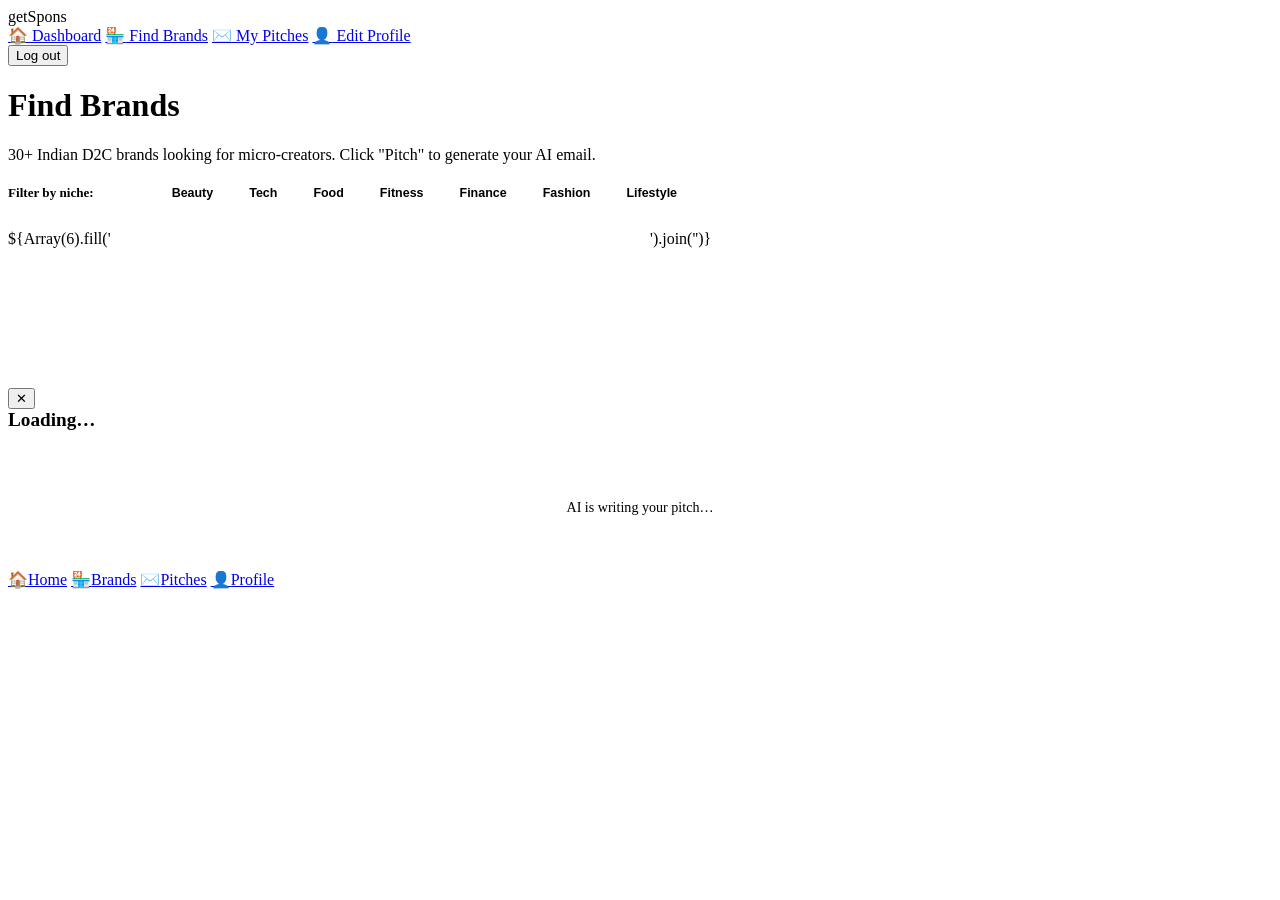
==== frontend/brands.html @ 26cdcbcd "Organized frontend structure :P1" ====
<!DOCTYPE html>
<html lang="en">
<head>
  <meta charset="UTF-8" />
  <meta name="viewport" content="width=device-width, initial-scale=1.0" />
  <title>Find Brands — getSpons</title>
  <link rel="stylesheet" href="css/shared.css" />
  <style>
    body { background: var(--gray-50); }

    /* ── Filters bar ── */
    .filters-bar {
      display: flex;
      align-items: center;
      gap: 12px;
      flex-wrap: wrap;
      margin-bottom: 24px;
    }
    .filter-label { font-size: 0.82rem; font-weight: 600; color: var(--gray-500); }

    .niche-pills { display: flex; gap: 8px; flex-wrap: wrap; }
    .niche-pill {
      padding: 6px 14px;
      border-radius: 999px;
      font-size: 0.78rem;
      font-weight: 600;
      background: var(--white);
      border: 1.5px solid var(--gray-200);
      color: var(--gray-700);
      cursor: pointer;
      transition: all 0.15s;
    }
    .niche-pill:hover  { border-color: var(--purple); color: var(--purple); }
    .niche-pill.active { background: var(--purple); border-color: var(--purple); color: #fff; }

    /* ── Brand cards grid ── */
    .brands-grid {
      display: grid;
      grid-template-columns: repeat(auto-fill, minmax(280px, 1fr));
      gap: 20px;
    }

    .brand-card {
      background: var(--white);
      border: 1.5px solid var(--gray-200);
      border-radius: var(--radius);
      padding: 22px;
      display: flex;
      flex-direction: column;
      gap: 12px;
      transition: box-shadow 0.2s, transform 0.2s, border-color 0.2s;
    }
    .brand-card:hover { box-shadow: var(--shadow-md); transform: translateY(-2px); border-color: var(--purple); }

    .brand-header { display: flex; align-items: flex-start; justify-content: space-between; gap: 10px; }
    .brand-name   { font-size: 1rem; font-weight: 700; }
    .brand-meta   { display: flex; gap: 6px; flex-wrap: wrap; margin-top: 4px; }

    .brand-detail { font-size: 0.82rem; color: var(--gray-500); }
    .brand-detail span { color: var(--gray-700); font-weight: 500; }

    .brand-website {
      font-size: 0.78rem;
      color: var(--purple);
      font-weight: 500;
    }
    .brand-website:hover { text-decoration: underline; }

    /* ── Pitch Modal ── */
    .pitch-modal-header { margin-bottom: 16px; }
    .pitch-brand-name   { font-size: 1.2rem; font-weight: 800; margin-bottom: 4px; }
    .pitch-brand-sub    { font-size: 0.82rem; color: var(--gray-500); }

    .pitch-subject-box {
      background: var(--purple-light);
      border-radius: var(--radius-sm);
      padding: 12px 16px;
      margin-bottom: 12px;
    }
    .pitch-subject-label { font-size: 0.7rem; font-weight: 700; color: var(--purple); text-transform: uppercase; letter-spacing: 0.05em; margin-bottom: 4px; }
    .pitch-subject-text  { font-size: 0.88rem; font-weight: 600; color: var(--purple-dark); }

    .pitch-body-box {
      background: var(--gray-50);
      border: 1px solid var(--gray-200);
      border-radius: var(--radius-sm);
      padding: 16px;
      font-size: 0.85rem;
      color: var(--gray-700);
      line-height: 1.7;
      white-space: pre-wrap;
      max-height: 280px;
      overflow-y: auto;
      margin-bottom: 16px;
    }

    .pitch-actions { display: flex; gap: 10px; }

    /* ── Status select (in modal) ── */
    .status-select { font-size: 0.82rem; border: 1.5px solid var(--gray-200); border-radius: var(--radius-sm); padding: 6px 10px; }
  </style>
</head>
<body class="has-mobile-nav">

  <div class="page-wrapper">

    <!-- Sidebar -->
    <aside class="sidebar">
      <div class="sidebar-logo">get<span>Spons</span></div>
      <nav class="sidebar-nav">
        <a href="dashboard.html" class="sidebar-link"><span class="icon">🏠</span> Dashboard</a>
        <a href="brands.html"    class="sidebar-link active"><span class="icon">🏪</span> Find Brands</a>
        <a href="pitches.html"   class="sidebar-link"><span class="icon">✉️</span> My Pitches</a>
        <a href="profile.html"   class="sidebar-link"><span class="icon">👤</span> Edit Profile</a>
      </nav>
      <div class="sidebar-bottom">
        <button class="btn btn-ghost btn-full btn-sm" id="logoutBtn">Log out</button>
      </div>
    </aside>

    <!-- Main -->
    <main class="main-content">
      <h1 class="page-title">Find Brands</h1>
      <p class="page-subtitle">30+ Indian D2C brands looking for micro-creators. Click "Pitch" to generate your AI email.</p>

      <!-- Filters -->
      <div class="filters-bar">
        <span class="filter-label">Filter by niche:</span>
        <div class="niche-pills" id="nichePills">
          <button class="niche-pill active" data-niche="">All</button>
          <button class="niche-pill" data-niche="Beauty">Beauty</button>
          <button class="niche-pill" data-niche="Tech">Tech</button>
          <button class="niche-pill" data-niche="Food">Food</button>
          <button class="niche-pill" data-niche="Fitness">Fitness</button>
          <button class="niche-pill" data-niche="Finance">Finance</button>
          <button class="niche-pill" data-niche="Fashion">Fashion</button>
          <button class="niche-pill" data-niche="Lifestyle">Lifestyle</button>
        </div>
      </div>

      <!-- Alert -->
      <div class="alert" id="alertBox" style="margin-bottom:16px"></div>

      <!-- Brands grid -->
      <div id="brandsGrid" class="brands-grid">
        <!-- Loading skeletons -->
        ${Array(6).fill('<div class="brand-card"><div class="skeleton" style="height:20px;width:60%;margin-bottom:12px"></div><div class="skeleton" style="height:14px;width:40%;margin-bottom:8px"></div><div class="skeleton" style="height:36px;margin-top:auto"></div></div>').join('')}
      </div>
    </main>
  </div>

  <!-- ── Pitch Modal ── -->
  <div class="modal-backdrop" id="pitchModal">
    <div class="modal">
      <button class="modal-close" id="modalClose">✕</button>
      <div class="pitch-modal-header">
        <div class="pitch-brand-name" id="modalBrandName">Loading…</div>
        <div class="pitch-brand-sub" id="modalBrandSub"></div>
      </div>

      <!-- Loading state -->
      <div id="pitchLoading" style="text-align:center;padding:40px 0">
        <span class="spinner spinner-purple" style="width:32px;height:32px;border-width:3px"></span>
        <p style="margin-top:12px;font-size:0.88rem;color:var(--gray-500)">AI is writing your pitch…</p>
      </div>

      <!-- Pitch content (hidden until loaded) -->
      <div id="pitchContent" style="display:none">
        <div class="pitch-subject-box">
          <div class="pitch-subject-label">Subject Line</div>
          <div class="pitch-subject-text" id="pitchSubject"></div>
        </div>
        <div class="pitch-body-box" id="pitchBody"></div>
        <div class="pitch-actions">
          <button class="btn btn-primary" id="copyPitchBtn">📋 Copy Email</button>
          <a class="btn btn-ghost" id="emailDirectBtn" href="#" target="_blank">✉️ Open in Gmail</a>
        </div>
      </div>

      <!-- Error state -->
      <div id="pitchError" style="display:none;text-align:center;padding:24px 0;color:var(--red)"></div>
    </div>
  </div>

  <!-- Mobile nav -->
  <nav class="mobile-nav">
    <a href="dashboard.html"><span class="icon">🏠</span>Home</a>
    <a href="brands.html" class="active"><span class="icon">🏪</span>Brands</a>
    <a href="pitches.html"><span class="icon">✉️</span>Pitches</a>
    <a href="profile.html"><span class="icon">👤</span>Profile</a>
  </nav>

  <script type="module">
    import { API, getToken } from './js/api.js';

    if (!getToken()) window.location.href = 'login.html';
    document.getElementById('logoutBtn')?.addEventListener('click', () => API.logout());

    let currentNiche = '';
    let currentPitchId = null;

    // ── Helpers ───────────────────────────────────────────────────────
    function fmtFollowers(n) {
      if (!n) return '—';
      if (n >= 1e6) return (n/1e6).toFixed(1) + 'M+';
      if (n >= 1000) return (n/1000).toFixed(0) + 'K+';
      return n.toLocaleString();
    }

    // ── Render brands ─────────────────────────────────────────────────
    function renderBrands(brands) {
      const grid = document.getElementById('brandsGrid');
      if (!brands.length) {
        grid.innerHTML = `
          <div class="empty-state" style="grid-column:1/-1">
            <div class="empty-icon">🏪</div>
            <p>No brands found for this filter.</p>
          </div>`;
        return;
      }

      grid.innerHTML = brands.map(b => `
        <div class="brand-card">
          <div class="brand-header">
            <div>
              <div class="brand-name">${b.name}</div>
              <div class="brand-meta">
                <span class="badge badge-purple">${b.niche}</span>
                ${b.country ? `<span class="badge badge-gray">${b.country}</span>` : ''}
              </div>
            </div>
          </div>

          <div class="brand-detail">
            Min. followers: <span>${fmtFollowers(b.min_followers)}</span>
            ${b.max_followers ? ` — <span>${fmtFollowers(b.max_followers)}</span>` : ''}
          </div>

          ${b.website ? `<a class="brand-website" href="${b.website}" target="_blank" rel="noopener">🔗 ${b.website.replace(/https?:\/\/(www\.)?/, '')}</a>` : ''}

          <button
            class="btn btn-gold btn-sm"
            onclick="openPitchModal('${b.id}', '${b.name.replace(/'/g, "\\'")}', '${(b.niche||'').replace(/'/g, "\\'")}', '${(b.contact_email||'').replace(/'/g, "\\'")}')"
          >
            ✨ Generate AI Pitch
          </button>
        </div>
      `).join('');
    }

    // ── Load brands ───────────────────────────────────────────────────
    async function loadBrands(niche = '') {
      const grid = document.getElementById('brandsGrid');
      grid.innerHTML = Array(6).fill(`
        <div class="brand-card">
          <div class="skeleton" style="height:20px;width:60%;margin-bottom:12px"></div>
          <div class="skeleton" style="height:14px;width:40%;margin-bottom:8px"></div>
          <div class="skeleton" style="height:36px;margin-top:auto"></div>
        </div>`).join('');

      try {
        // GET /api/brands/?niche=...
        const brands = await API.getBrands(niche ? { niche } : {});
        renderBrands(brands);
      } catch (err) {
        grid.innerHTML = `<div class="empty-state" style="grid-column:1/-1"><div class="empty-icon">⚠️</div><p>${err.message}</p></div>`;
      }
    }

    // ── Niche filter clicks ───────────────────────────────────────────
    document.getElementById('nichePills').addEventListener('click', (e) => {
      const pill = e.target.closest('.niche-pill');
      if (!pill) return;
      document.querySelectorAll('.niche-pill').forEach(p => p.classList.remove('active'));
      pill.classList.add('active');
      currentNiche = pill.dataset.niche;
      loadBrands(currentNiche);
    });

    // ── Pitch Modal ───────────────────────────────────────────────────
    window.openPitchModal = async function(brandId, brandName, brandNiche, contactEmail) {
      // Show modal
      document.getElementById('pitchModal').classList.add('open');
      document.getElementById('modalBrandName').textContent = brandName;
      document.getElementById('modalBrandSub').textContent = brandNiche;
      document.getElementById('pitchLoading').style.display = 'block';
      document.getElementById('pitchContent').style.display = 'none';
      document.getElementById('pitchError').style.display = 'none';
      currentPitchId = null;

      try {
        // POST /api/pitches/generate  { brand_id }
        const pitch = await API.generatePitch(brandId);

        currentPitchId = pitch.id;

        document.getElementById('pitchSubject').textContent = pitch.subject;
        document.getElementById('pitchBody').textContent    = pitch.body;

        // Build a mailto link for "Open in Gmail"
        const gmailUrl = `https://mail.google.com/mail/?view=cm&fs=1&to=${encodeURIComponent(contactEmail)}&su=${encodeURIComponent(pitch.subject)}&body=${encodeURIComponent(pitch.body)}`;
        document.getElementById('emailDirectBtn').href = gmailUrl;
        if (!contactEmail) document.getElementById('emailDirectBtn').style.display = 'none';

        document.getElementById('pitchLoading').style.display = 'none';
        document.getElementById('pitchContent').style.display = 'block';

      } catch (err) {
        document.getElementById('pitchLoading').style.display = 'none';
        document.getElementById('pitchError').style.display = 'block';
        document.getElementById('pitchError').textContent = err.message.includes('profile')
          ? '⚠️ Please complete your profile before generating a pitch.'
          : `⚠️ ${err.message}`;
      }
    };

    // Close modal
    document.getElementById('modalClose').addEventListener('click', () => {
      document.getElementById('pitchModal').classList.remove('open');
    });
    document.getElementById('pitchModal').addEventListener('click', (e) => {
      if (e.target === document.getElementById('pitchModal')) {
        document.getElementById('pitchModal').classList.remove('open');
      }
    });

    // Copy pitch to clipboard
    document.getElementById('copyPitchBtn').addEventListener('click', async () => {
      const subject = document.getElementById('pitchSubject').textContent;
      const body    = document.getElementById('pitchBody').textContent;
      const full    = `Subject: ${subject}\n\n${body}`;

      try {
        await navigator.clipboard.writeText(full);
        const btn = document.getElementById('copyPitchBtn');
        btn.textContent = '✅ Copied!';
        setTimeout(() => btn.textContent = '📋 Copy Email', 2000);

        // Mark pitch as "sent" in the background
        if (currentPitchId) {
          await API.updatePitchStatus(currentPitchId, 'sent').catch(() => {});
        }
      } catch (_) {
        alert('Could not copy. Please select and copy the text manually.');
      }
    });

    // ── Init ──────────────────────────────────────────────────────────
    loadBrands();
  </script>
</body>
</html>
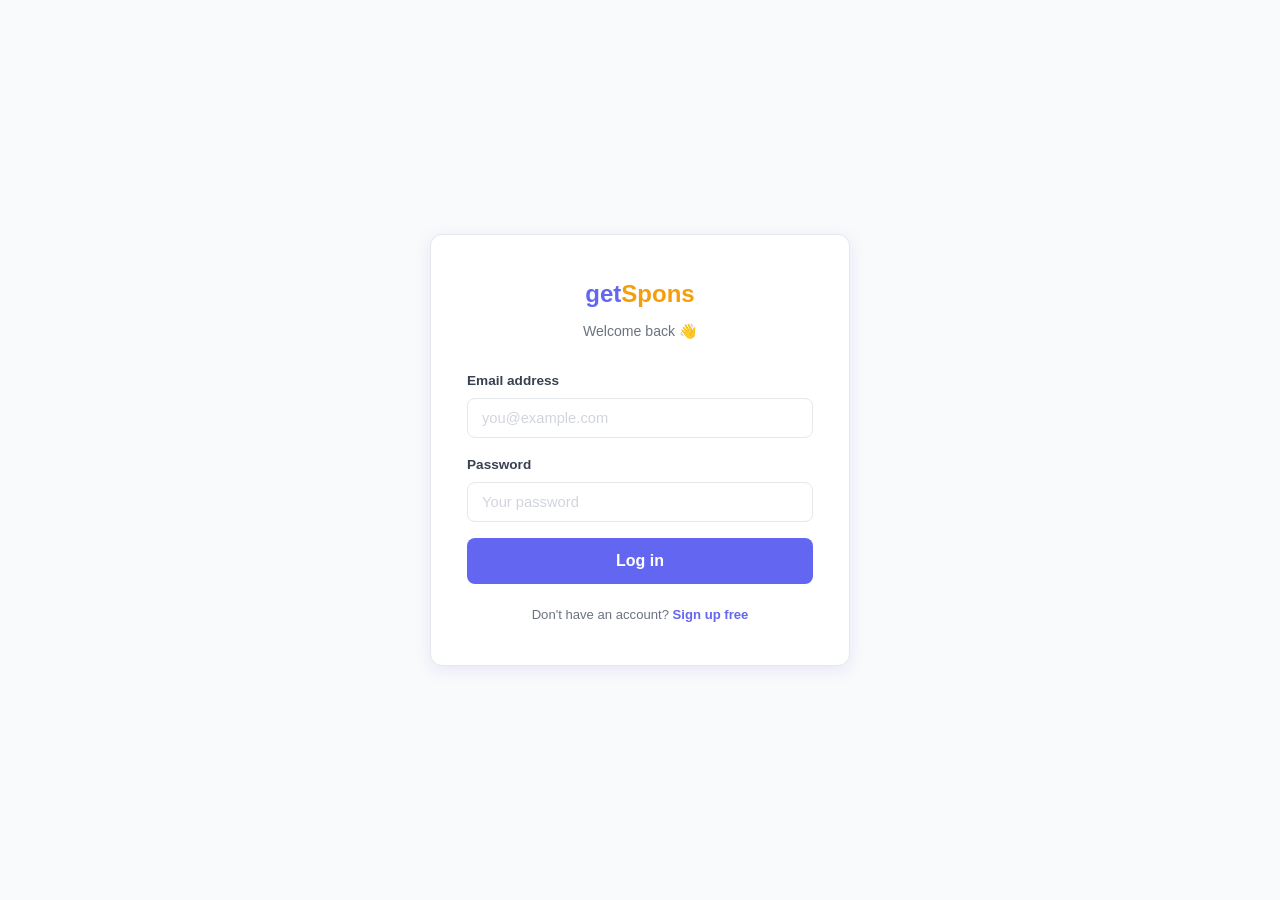
==== commit 540d08da: "P1: Frontend V2 updated: reset-password, redirect, email automation missing." ====
--- a/frontend/brands.html
+++ b/frontend/brands.html
@@ -49,6 +49,7 @@
       flex-direction: column;
       gap: 12px;
       transition: box-shadow 0.2s, transform 0.2s, border-color 0.2s;
+      cursor: pointer;
     }
     .brand-card:hover { box-shadow: var(--shadow-md); transform: translateY(-2px); border-color: var(--purple); }
 
@@ -65,6 +66,27 @@
       font-weight: 500;
     }
     .brand-website:hover { text-decoration: underline; }
+
+    .card-btn-row { display: flex; gap: 8px; margin-top: auto; }
+
+    /* ── Brand Detail Modal ── */
+    .brand-detail-section { margin-bottom: 14px; }
+    .brand-detail-label {
+      font-size: 0.7rem;
+      font-weight: 700;
+      text-transform: uppercase;
+      letter-spacing: 0.06em;
+      color: var(--purple);
+      margin-bottom: 4px;
+    }
+    .brand-detail-value { font-size: 0.88rem; color: var(--gray-700); line-height: 1.6; }
+
+    .brand-info-grid {
+      display: grid;
+      grid-template-columns: 1fr 1fr;
+      gap: 12px;
+      margin-bottom: 16px;
+    }
 
     /* ── Pitch Modal ── */
     .pitch-modal-header { margin-bottom: 16px; }
@@ -77,24 +99,41 @@
       padding: 12px 16px;
       margin-bottom: 12px;
     }
-    .pitch-subject-label { font-size: 0.7rem; font-weight: 700; color: var(--purple); text-transform: uppercase; letter-spacing: 0.05em; margin-bottom: 4px; }
-    .pitch-subject-text  { font-size: 0.88rem; font-weight: 600; color: var(--purple-dark); }
-
-    .pitch-body-box {
-      background: var(--gray-50);
-      border: 1px solid var(--gray-200);
+    .pitch-subject-label { font-size: 0.7rem; font-weight: 700; color: var(--purple); text-transform: uppercase; letter-spacing: 0.05em; margin-bottom: 6px; }
+
+    /* Editable pitch fields */
+    .pitch-edit-input {
+      width: 100%;
+      padding: 8px 10px;
+      border: 1.5px solid #c7d2fe;
       border-radius: var(--radius-sm);
-      padding: 16px;
+      font-family: inherit;
+      font-size: 0.88rem;
+      font-weight: 600;
+      color: var(--purple-dark);
+      background: transparent;
+      transition: border-color 0.2s;
+    }
+    .pitch-edit-input:focus { outline: none; border-color: var(--purple); }
+
+    .pitch-body-edit {
+      width: 100%;
+      padding: 14px;
+      border: 1.5px solid var(--gray-200);
+      border-radius: var(--radius-sm);
+      font-family: inherit;
       font-size: 0.85rem;
       color: var(--gray-700);
       line-height: 1.7;
-      white-space: pre-wrap;
-      max-height: 280px;
-      overflow-y: auto;
-      margin-bottom: 16px;
-    }
-
-    .pitch-actions { display: flex; gap: 10px; }
+      background: var(--gray-50);
+      resize: vertical;
+      min-height: 220px;
+      max-height: 360px;
+      transition: border-color 0.2s;
+    }
+    .pitch-body-edit:focus { outline: none; border-color: var(--purple); box-shadow: 0 0 0 3px var(--purple-light); }
+
+    .pitch-actions { display: flex; gap: 10px; flex-wrap: wrap; margin-top: 14px; }
 
     /* ── Status select (in modal) ── */
     .status-select { font-size: 0.82rem; border: 1.5px solid var(--gray-200); border-radius: var(--radius-sm); padding: 6px 10px; }
@@ -121,7 +160,7 @@
     <!-- Main -->
     <main class="main-content">
       <h1 class="page-title">Find Brands</h1>
-      <p class="page-subtitle">30+ Indian D2C brands looking for micro-creators. Click "Pitch" to generate your AI email.</p>
+      <p class="page-subtitle">30+ Indian D2C brands looking for micro-creators. Click a card to view details, then generate your AI pitch.</p>
 
       <!-- Filters -->
       <div class="filters-bar">
@@ -144,9 +183,23 @@
       <!-- Brands grid -->
       <div id="brandsGrid" class="brands-grid">
         <!-- Loading skeletons -->
-        ${Array(6).fill('<div class="brand-card"><div class="skeleton" style="height:20px;width:60%;margin-bottom:12px"></div><div class="skeleton" style="height:14px;width:40%;margin-bottom:8px"></div><div class="skeleton" style="height:36px;margin-top:auto"></div></div>').join('')}
+        <div class="brand-card"><div class="skeleton" style="height:20px;width:60%;margin-bottom:12px"></div><div class="skeleton" style="height:14px;width:40%;margin-bottom:8px"></div><div class="skeleton" style="height:36px;margin-top:auto"></div></div>
+        <div class="brand-card"><div class="skeleton" style="height:20px;width:60%;margin-bottom:12px"></div><div class="skeleton" style="height:14px;width:40%;margin-bottom:8px"></div><div class="skeleton" style="height:36px;margin-top:auto"></div></div>
+        <div class="brand-card"><div class="skeleton" style="height:20px;width:60%;margin-bottom:12px"></div><div class="skeleton" style="height:14px;width:40%;margin-bottom:8px"></div><div class="skeleton" style="height:36px;margin-top:auto"></div></div>
       </div>
     </main>
+  </div>
+
+  <!-- ── Brand Detail Modal ── -->
+  <div class="modal-backdrop" id="brandModal">
+    <div class="modal" style="max-width:600px">
+      <button class="modal-close" id="brandModalClose">✕</button>
+      <div id="brandModalContent">
+        <div class="skeleton" style="height:24px;width:50%;margin-bottom:16px"></div>
+        <div class="skeleton" style="height:14px;width:100%;margin-bottom:8px"></div>
+        <div class="skeleton" style="height:14px;width:80%"></div>
+      </div>
+    </div>
   </div>
 
   <!-- ── Pitch Modal ── -->
@@ -168,11 +221,13 @@
       <div id="pitchContent" style="display:none">
         <div class="pitch-subject-box">
           <div class="pitch-subject-label">Subject Line</div>
-          <div class="pitch-subject-text" id="pitchSubject"></div>
+          <input class="pitch-edit-input" id="pitchSubjectEdit" type="text" placeholder="Subject line" />
         </div>
-        <div class="pitch-body-box" id="pitchBody"></div>
+        <textarea class="pitch-body-edit" id="pitchBodyEdit" placeholder="Email body"></textarea>
+        <div class="alert" id="pitchSaveAlert" style="margin-top:8px"></div>
         <div class="pitch-actions">
-          <button class="btn btn-primary" id="copyPitchBtn">📋 Copy Email</button>
+          <button class="btn btn-primary" id="savePitchBtn">💾 Save Changes</button>
+          <button class="btn btn-outline" id="copyPitchBtn">📋 Copy Email</button>
           <a class="btn btn-ghost" id="emailDirectBtn" href="#" target="_blank">✉️ Open in Gmail</a>
         </div>
       </div>
@@ -196,8 +251,9 @@
     if (!getToken()) window.location.href = 'login.html';
     document.getElementById('logoutBtn')?.addEventListener('click', () => API.logout());
 
-    let currentNiche = '';
+    let currentNiche  = '';
     let currentPitchId = null;
+    let currentContactEmail = '';
 
     // ── Helpers ───────────────────────────────────────────────────────
     function fmtFollowers(n) {
@@ -205,6 +261,10 @@
       if (n >= 1e6) return (n/1e6).toFixed(1) + 'M+';
       if (n >= 1000) return (n/1000).toFixed(0) + 'K+';
       return n.toLocaleString();
+    }
+
+    function escHtml(str) {
+      return String(str || '').replace(/&/g,'&amp;').replace(/</g,'&lt;').replace(/>/g,'&gt;').replace(/"/g,'&quot;');
     }
 
     // ── Render brands ─────────────────────────────────────────────────
@@ -214,19 +274,19 @@
         grid.innerHTML = `
           <div class="empty-state" style="grid-column:1/-1">
             <div class="empty-icon">🏪</div>
-            <p>No brands found for this filter.</p>
+            <p>No brands found for this filter. Try a different niche.</p>
           </div>`;
         return;
       }
 
       grid.innerHTML = brands.map(b => `
-        <div class="brand-card">
+        <div class="brand-card" onclick="openBrandModal('${b.id}')">
           <div class="brand-header">
             <div>
-              <div class="brand-name">${b.name}</div>
+              <div class="brand-name">${escHtml(b.name)}</div>
               <div class="brand-meta">
-                <span class="badge badge-purple">${b.niche}</span>
-                ${b.country ? `<span class="badge badge-gray">${b.country}</span>` : ''}
+                <span class="badge badge-purple">${escHtml(b.niche)}</span>
+                ${b.country ? `<span class="badge badge-gray">${escHtml(b.country)}</span>` : ''}
               </div>
             </div>
           </div>
@@ -236,14 +296,17 @@
             ${b.max_followers ? ` — <span>${fmtFollowers(b.max_followers)}</span>` : ''}
           </div>
 
-          ${b.website ? `<a class="brand-website" href="${b.website}" target="_blank" rel="noopener">🔗 ${b.website.replace(/https?:\/\/(www\.)?/, '')}</a>` : ''}
-
-          <button
-            class="btn btn-gold btn-sm"
-            onclick="openPitchModal('${b.id}', '${b.name.replace(/'/g, "\\'")}', '${(b.niche||'').replace(/'/g, "\\'")}', '${(b.contact_email||'').replace(/'/g, "\\'")}')"
-          >
-            ✨ Generate AI Pitch
-          </button>
+          ${b.website ? `<a class="brand-website" href="${escHtml(b.website)}" target="_blank" rel="noopener" onclick="event.stopPropagation()">🔗 ${b.website.replace(/https?:\/\/(www\.)?/, '')}</a>` : ''}
+
+          <div class="card-btn-row">
+            <button
+              class="btn btn-gold btn-sm"
+              onclick="event.stopPropagation(); openPitchModal('${b.id}', '${escHtml(b.name).replace(/'/g,"\\'")}', '${escHtml(b.niche||'')}', '${escHtml(b.contact_email||'')}')"
+            >
+              ✨ Generate AI Pitch
+            </button>
+            <button class="btn btn-ghost btn-sm" onclick="event.stopPropagation(); openBrandModal('${b.id}')">View Details</button>
+          </div>
         </div>
       `).join('');
     }
@@ -251,7 +314,7 @@
     // ── Load brands ───────────────────────────────────────────────────
     async function loadBrands(niche = '') {
       const grid = document.getElementById('brandsGrid');
-      grid.innerHTML = Array(6).fill(`
+      grid.innerHTML = [1,2,3,4,5,6].map(() => `
         <div class="brand-card">
           <div class="skeleton" style="height:20px;width:60%;margin-bottom:12px"></div>
           <div class="skeleton" style="height:14px;width:40%;margin-bottom:8px"></div>
@@ -259,11 +322,10 @@
         </div>`).join('');
 
       try {
-        // GET /api/brands/?niche=...
         const brands = await API.getBrands(niche ? { niche } : {});
         renderBrands(brands);
       } catch (err) {
-        grid.innerHTML = `<div class="empty-state" style="grid-column:1/-1"><div class="empty-icon">⚠️</div><p>${err.message}</p></div>`;
+        grid.innerHTML = `<div class="empty-state" style="grid-column:1/-1"><div class="empty-icon">⚠️</div><p>${escHtml(err.message)}</p></div>`;
       }
     }
 
@@ -277,9 +339,118 @@
       loadBrands(currentNiche);
     });
 
+    // ── Brand Detail Modal ────────────────────────────────────────────
+    window.openBrandModal = async function(brandId) {
+      const modal   = document.getElementById('brandModal');
+      const content = document.getElementById('brandModalContent');
+      modal.classList.add('open');
+      content.innerHTML = `
+        <div class="skeleton" style="height:24px;width:50%;margin-bottom:16px"></div>
+        <div class="skeleton" style="height:14px;width:100%;margin-bottom:8px"></div>
+        <div class="skeleton" style="height:14px;width:80%"></div>`;
+
+      try {
+        // GET /api/brands/{brand_id}
+        const b = await API.getBrand(brandId);
+
+        content.innerHTML = `
+          <div style="margin-bottom:20px">
+            <h2 style="font-size:1.3rem;font-weight:800;margin-bottom:4px">${escHtml(b.name)}</h2>
+            <div style="display:flex;gap:8px;flex-wrap:wrap">
+              <span class="badge badge-purple">${escHtml(b.niche || '')}</span>
+              ${b.country ? `<span class="badge badge-gray">${escHtml(b.country)}</span>` : ''}
+            </div>
+          </div>
+
+          ${b.description ? `
+          <div class="brand-detail-section">
+            <div class="brand-detail-label">About</div>
+            <div class="brand-detail-value">${escHtml(b.description)}</div>
+          </div>` : ''}
+
+          <div class="brand-info-grid">
+            ${b.budget_min || b.budget_max ? `
+            <div>
+              <div class="brand-detail-label">Budget Range</div>
+              <div class="brand-detail-value" style="font-weight:600;color:var(--purple)">
+                ${b.budget_min ? '₹' + b.budget_min.toLocaleString() : ''}
+                ${b.budget_min && b.budget_max ? ' – ' : ''}
+                ${b.budget_max ? '₹' + b.budget_max.toLocaleString() : ''}
+              </div>
+            </div>` : ''}
+
+            ${b.min_followers ? `
+            <div>
+              <div class="brand-detail-label">Min. Followers Required</div>
+              <div class="brand-detail-value">${fmtFollowers(b.min_followers)}</div>
+            </div>` : ''}
+
+            ${b.instagram_handle ? `
+            <div>
+              <div class="brand-detail-label">Instagram</div>
+              <div class="brand-detail-value"><a href="https://instagram.com/${b.instagram_handle.replace('@','')}" target="_blank" style="color:var(--purple)">@${escHtml(b.instagram_handle.replace('@',''))}</a></div>
+            </div>` : ''}
+
+            ${b.youtube_handle ? `
+            <div>
+              <div class="brand-detail-label">YouTube</div>
+              <div class="brand-detail-value"><a href="https://youtube.com/@${b.youtube_handle.replace('@','')}" target="_blank" style="color:var(--red)">@${escHtml(b.youtube_handle.replace('@',''))}</a></div>
+            </div>` : ''}
+
+            ${b.contact_email ? `
+            <div>
+              <div class="brand-detail-label">Contact Email</div>
+              <div class="brand-detail-value"><a href="mailto:${escHtml(b.contact_email)}" style="color:var(--purple)">${escHtml(b.contact_email)}</a></div>
+            </div>` : ''}
+
+            ${b.website ? `
+            <div>
+              <div class="brand-detail-label">Website</div>
+              <div class="brand-detail-value"><a href="${escHtml(b.website)}" target="_blank" rel="noopener" style="color:var(--purple)">${b.website.replace(/https?:\/\/(www\.)?/,'')}</a></div>
+            </div>` : ''}
+          </div>
+
+          ${b.content_types && b.content_types.length ? `
+          <div class="brand-detail-section">
+            <div class="brand-detail-label">Content Types</div>
+            <div style="display:flex;gap:6px;flex-wrap:wrap;margin-top:4px">
+              ${(b.content_types).map(ct => `<span class="badge badge-gray">${escHtml(ct)}</span>`).join('')}
+            </div>
+          </div>` : ''}
+
+          ${b.audience_requirement ? `
+          <div class="brand-detail-section">
+            <div class="brand-detail-label">Audience Requirement</div>
+            <div class="brand-detail-value">${escHtml(b.audience_requirement)}</div>
+          </div>` : ''}
+
+          <hr class="divider" />
+          <button
+            class="btn btn-gold btn-full"
+            onclick="
+              document.getElementById('brandModal').classList.remove('open');
+              openPitchModal('${b.id}', '${escHtml(b.name).replace(/'/g,"\\'")}', '${escHtml(b.niche||'')}', '${escHtml(b.contact_email||'')}')
+            "
+          >
+            ✨ Generate AI Pitch for ${escHtml(b.name)}
+          </button>
+        `;
+      } catch (err) {
+        content.innerHTML = `<div class="empty-state"><div class="empty-icon">⚠️</div><p>${escHtml(err.message || 'Could not load brand details.')}</p></div>`;
+      }
+    };
+
+    document.getElementById('brandModalClose').addEventListener('click', () => {
+      document.getElementById('brandModal').classList.remove('open');
+    });
+    document.getElementById('brandModal').addEventListener('click', e => {
+      if (e.target === document.getElementById('brandModal'))
+        document.getElementById('brandModal').classList.remove('open');
+    });
+
     // ── Pitch Modal ───────────────────────────────────────────────────
     window.openPitchModal = async function(brandId, brandName, brandNiche, contactEmail) {
-      // Show modal
+      currentContactEmail = contactEmail;
       document.getElementById('pitchModal').classList.add('open');
       document.getElementById('modalBrandName').textContent = brandName;
       document.getElementById('modalBrandSub').textContent = brandNiche;
@@ -288,19 +459,19 @@
       document.getElementById('pitchError').style.display = 'none';
       currentPitchId = null;
 
+      // Show loading on the generate button if called from card
       try {
-        // POST /api/pitches/generate  { brand_id }
         const pitch = await API.generatePitch(brandId);
 
         currentPitchId = pitch.id;
 
-        document.getElementById('pitchSubject').textContent = pitch.subject;
-        document.getElementById('pitchBody').textContent    = pitch.body;
-
-        // Build a mailto link for "Open in Gmail"
-        const gmailUrl = `https://mail.google.com/mail/?view=cm&fs=1&to=${encodeURIComponent(contactEmail)}&su=${encodeURIComponent(pitch.subject)}&body=${encodeURIComponent(pitch.body)}`;
-        document.getElementById('emailDirectBtn').href = gmailUrl;
+        document.getElementById('pitchSubjectEdit').value = pitch.subject || '';
+        document.getElementById('pitchBodyEdit').value    = pitch.body    || '';
+
+        // Build Gmail link
+        updateGmailLink(pitch.subject, pitch.body, contactEmail);
         if (!contactEmail) document.getElementById('emailDirectBtn').style.display = 'none';
+        else               document.getElementById('emailDirectBtn').style.display = '';
 
         document.getElementById('pitchLoading').style.display = 'none';
         document.getElementById('pitchContent').style.display = 'block';
@@ -314,20 +485,51 @@
       }
     };
 
-    // Close modal
+    function updateGmailLink(subject, body, email) {
+      const gmailUrl = `https://mail.google.com/mail/?view=cm&fs=1&to=${encodeURIComponent(email)}&su=${encodeURIComponent(subject)}&body=${encodeURIComponent(body)}`;
+      document.getElementById('emailDirectBtn').href = gmailUrl;
+    }
+
+    // Close pitch modal
     document.getElementById('modalClose').addEventListener('click', () => {
       document.getElementById('pitchModal').classList.remove('open');
     });
     document.getElementById('pitchModal').addEventListener('click', (e) => {
-      if (e.target === document.getElementById('pitchModal')) {
+      if (e.target === document.getElementById('pitchModal'))
         document.getElementById('pitchModal').classList.remove('open');
+    });
+
+    // Save pitch changes
+    document.getElementById('savePitchBtn').addEventListener('click', async () => {
+      if (!currentPitchId) return;
+      const btn = document.getElementById('savePitchBtn');
+      btn.disabled = true;
+      btn.innerHTML = '<span class="spinner"></span> Saving…';
+
+      const subject = document.getElementById('pitchSubjectEdit').value.trim();
+      const body    = document.getElementById('pitchBodyEdit').value.trim();
+
+      try {
+        await API.updatePitchContent(currentPitchId, subject, body);
+        updateGmailLink(subject, body, currentContactEmail);
+        const alert = document.getElementById('pitchSaveAlert');
+        alert.textContent = '✅ Pitch saved!';
+        alert.className = 'alert alert-success show';
+        setTimeout(() => alert.classList.remove('show'), 3000);
+      } catch (err) {
+        const alert = document.getElementById('pitchSaveAlert');
+        alert.textContent = err.message || 'Could not save.';
+        alert.className = 'alert alert-error show';
+      } finally {
+        btn.disabled = false;
+        btn.innerHTML = '💾 Save Changes';
       }
     });
 
     // Copy pitch to clipboard
     document.getElementById('copyPitchBtn').addEventListener('click', async () => {
-      const subject = document.getElementById('pitchSubject').textContent;
-      const body    = document.getElementById('pitchBody').textContent;
+      const subject = document.getElementById('pitchSubjectEdit').value;
+      const body    = document.getElementById('pitchBodyEdit').value;
       const full    = `Subject: ${subject}\n\n${body}`;
 
       try {
@@ -336,7 +538,7 @@
         btn.textContent = '✅ Copied!';
         setTimeout(() => btn.textContent = '📋 Copy Email', 2000);
 
-        // Mark pitch as "sent" in the background
+        // Mark as sent in background
         if (currentPitchId) {
           await API.updatePitchStatus(currentPitchId, 'sent').catch(() => {});
         }
@@ -349,4 +551,4 @@
     loadBrands();
   </script>
 </body>
-</html>
+</html>
--- a/frontend/css/shared.css
+++ b/frontend/css/shared.css
@@ -0,0 +1,295 @@
+/* ─── shared.css — Design tokens & reusable components for getSpons ─── */
+
+/* Google Fonts */
+@import url('https://fonts.googleapis.com/css2?family=Syne:wght@700;800&family=DM+Sans:ital,wght@0,400;0,500;0,600;1,400&display=swap');
+
+/* ─── Tokens ─────────────────────────────────────────────────────────── */
+:root {
+  --purple:       #6366F1;
+  --purple-dark:  #4F46E5;
+  --purple-light: #EEF2FF;
+  --gold:         #F59E0B;
+  --gold-light:   #FEF3C7;
+  --white:        #FFFFFF;
+  --gray-50:      #F9FAFB;
+  --gray-100:     #F3F4F6;
+  --gray-200:     #E5E7EB;
+  --gray-300:     #D1D5DB;
+  --gray-500:     #6B7280;
+  --gray-700:     #374151;
+  --gray-900:     #111827;
+  --green:        #10B981;
+  --red:          #EF4444;
+  --radius:       12px;
+  --radius-sm:    8px;
+  --shadow-sm:    0 1px 3px rgba(0,0,0,0.08);
+  --shadow-md:    0 4px 16px rgba(99,102,241,0.12);
+  --shadow-lg:    0 20px 60px rgba(99,102,241,0.14);
+}
+
+/* ─── Reset ──────────────────────────────────────────────────────────── */
+*, *::before, *::after { box-sizing: border-box; margin: 0; padding: 0; }
+html { scroll-behavior: smooth; }
+body {
+  font-family: 'DM Sans', sans-serif;
+  background: var(--gray-50);
+  color: var(--gray-900);
+  line-height: 1.6;
+  overflow-x: hidden;
+}
+h1, h2, h3, h4 { font-family: 'Syne', sans-serif; line-height: 1.2; }
+a { text-decoration: none; color: inherit; }
+img { max-width: 100%; }
+input, select, textarea, button { font-family: inherit; }
+
+/* ─── Layout ─────────────────────────────────────────────────────────── */
+.container { max-width: 1100px; margin: 0 auto; padding: 0 24px; }
+.page-wrapper { display: flex; min-height: 100vh; }
+
+/* ─── Buttons ────────────────────────────────────────────────────────── */
+.btn {
+  display: inline-flex;
+  align-items: center;
+  justify-content: center;
+  gap: 8px;
+  font-weight: 600;
+  font-size: 0.9rem;
+  padding: 11px 22px;
+  border-radius: var(--radius-sm);
+  border: none;
+  cursor: pointer;
+  transition: all 0.18s ease;
+}
+.btn:active { transform: scale(0.98); }
+.btn:disabled { opacity: 0.55; cursor: not-allowed; transform: none; }
+
+.btn-primary   { background: var(--purple); color: #fff; }
+.btn-primary:hover { background: var(--purple-dark); }
+
+.btn-gold      { background: var(--gold); color: #78350F; }
+.btn-gold:hover { background: #FBBF24; }
+
+.btn-outline   { background: transparent; color: var(--purple); border: 1.5px solid var(--purple); }
+.btn-outline:hover { background: var(--purple-light); }
+
+.btn-ghost     { background: transparent; color: var(--gray-700); border: 1.5px solid var(--gray-300); }
+.btn-ghost:hover { border-color: var(--purple); color: var(--purple); }
+
+.btn-danger    { background: #FEE2E2; color: #B91C1C; }
+.btn-danger:hover { background: #FECACA; }
+
+.btn-sm { padding: 7px 14px; font-size: 0.8rem; }
+.btn-lg { padding: 14px 32px; font-size: 1rem; }
+.btn-full { width: 100%; }
+
+/* ─── Form elements ──────────────────────────────────────────────────── */
+.form-group { display: flex; flex-direction: column; gap: 6px; }
+.form-label { font-size: 0.85rem; font-weight: 600; color: var(--gray-700); }
+
+.form-input,
+.form-select,
+.form-textarea {
+  width: 100%;
+  padding: 11px 14px;
+  border: 1.5px solid var(--gray-200);
+  border-radius: var(--radius-sm);
+  background: var(--white);
+  color: var(--gray-900);
+  font-size: 0.92rem;
+  transition: border-color 0.2s, box-shadow 0.2s;
+}
+.form-input:focus,
+.form-select:focus,
+.form-textarea:focus {
+  outline: none;
+  border-color: var(--purple);
+  box-shadow: 0 0 0 3px var(--purple-light);
+}
+.form-input::placeholder,
+.form-textarea::placeholder { color: var(--gray-300); }
+.form-textarea { resize: vertical; min-height: 90px; }
+.form-hint { font-size: 0.78rem; color: var(--gray-500); }
+
+/* ─── Card ───────────────────────────────────────────────────────────── */
+.card {
+  background: var(--white);
+  border: 1px solid var(--gray-200);
+  border-radius: var(--radius);
+  padding: 24px;
+}
+.card-sm { padding: 16px; }
+.card-lg { padding: 32px; }
+
+/* ─── Badge ──────────────────────────────────────────────────────────── */
+.badge {
+  display: inline-block;
+  font-size: 0.7rem;
+  font-weight: 700;
+  padding: 3px 9px;
+  border-radius: 999px;
+}
+.badge-purple { background: var(--purple-light); color: var(--purple-dark); }
+.badge-gold   { background: var(--gold-light);   color: #92400E; }
+.badge-green  { background: #D1FAE5; color: #065F46; }
+.badge-gray   { background: var(--gray-100); color: var(--gray-700); }
+.badge-red    { background: #FEE2E2; color: #B91C1C; }
+
+/* ─── Alert / Toast ──────────────────────────────────────────────────── */
+.alert {
+  padding: 12px 16px;
+  border-radius: var(--radius-sm);
+  font-size: 0.88rem;
+  font-weight: 500;
+  display: none;
+}
+.alert.show { display: block; }
+.alert-error   { background: #FEE2E2; color: #B91C1C; border: 1px solid #FECACA; }
+.alert-success { background: #D1FAE5; color: #065F46; border: 1px solid #A7F3D0; }
+.alert-info    { background: var(--purple-light); color: var(--purple-dark); border: 1px solid #C7D2FE; }
+
+/* ─── Spinner ────────────────────────────────────────────────────────── */
+.spinner {
+  display: inline-block;
+  width: 18px; height: 18px;
+  border: 2.5px solid rgba(255,255,255,0.3);
+  border-top-color: white;
+  border-radius: 50%;
+  animation: spin 0.7s linear infinite;
+}
+.spinner-purple {
+  border-color: var(--purple-light);
+  border-top-color: var(--purple);
+}
+@keyframes spin { to { transform: rotate(360deg); } }
+
+/* ─── Sidebar nav ────────────────────────────────────────────────────── */
+.sidebar {
+  width: 230px;
+  background: var(--white);
+  border-right: 1px solid var(--gray-200);
+  display: flex;
+  flex-direction: column;
+  padding: 24px 0;
+  position: sticky;
+  top: 0;
+  height: 100vh;
+  overflow-y: auto;
+  flex-shrink: 0;
+}
+.sidebar-logo {
+  font-family: 'Syne', sans-serif;
+  font-size: 1.3rem;
+  font-weight: 800;
+  color: var(--purple);
+  padding: 0 24px 24px;
+  border-bottom: 1px solid var(--gray-100);
+  margin-bottom: 12px;
+}
+.sidebar-logo span { color: var(--gold); }
+
+.sidebar-nav { flex: 1; display: flex; flex-direction: column; gap: 2px; padding: 0 12px; }
+
+.sidebar-link {
+  display: flex;
+  align-items: center;
+  gap: 10px;
+  padding: 10px 12px;
+  border-radius: var(--radius-sm);
+  font-size: 0.88rem;
+  font-weight: 500;
+  color: var(--gray-700);
+  transition: all 0.15s;
+}
+.sidebar-link:hover  { background: var(--gray-100); color: var(--gray-900); }
+.sidebar-link.active { background: var(--purple-light); color: var(--purple-dark); font-weight: 600; }
+.sidebar-link .icon  { font-size: 1.05rem; width: 20px; text-align: center; }
+
+.sidebar-bottom { padding: 16px 12px 0; border-top: 1px solid var(--gray-100); margin-top: auto; }
+
+/* ─── Main content area ──────────────────────────────────────────────── */
+.main-content { flex: 1; overflow-y: auto; padding: 32px; }
+.page-title { font-size: 1.6rem; font-weight: 800; margin-bottom: 4px; }
+.page-subtitle { font-size: 0.9rem; color: var(--gray-500); margin-bottom: 28px; }
+
+/* ─── Status pill (for pitches) ──────────────────────────────────────── */
+.status-draft   { background: var(--gray-100);   color: var(--gray-700); }
+.status-sent    { background: #DBEAFE; color: #1E40AF; }
+.status-replied { background: #FEF3C7; color: #92400E; }
+.status-deal    { background: #D1FAE5; color: #065F46; }
+
+/* ─── Modal ──────────────────────────────────────────────────────────── */
+.modal-backdrop {
+  display: none;
+  position: fixed; inset: 0;
+  background: rgba(17,24,39,0.55);
+  z-index: 200;
+  align-items: center;
+  justify-content: center;
+  padding: 16px;
+}
+.modal-backdrop.open { display: flex; }
+.modal {
+  background: var(--white);
+  border-radius: var(--radius);
+  padding: 28px;
+  width: 100%;
+  max-width: 560px;
+  max-height: 90vh;
+  overflow-y: auto;
+  position: relative;
+}
+.modal-close {
+  position: absolute; top: 16px; right: 16px;
+  background: none; border: none;
+  font-size: 1.3rem; color: var(--gray-500);
+  cursor: pointer; line-height: 1;
+}
+.modal-close:hover { color: var(--gray-900); }
+.modal-title { font-size: 1.1rem; font-weight: 700; margin-bottom: 16px; }
+
+/* ─── Divider ────────────────────────────────────────────────────────── */
+.divider {
+  border: none;
+  border-top: 1px solid var(--gray-200);
+  margin: 20px 0;
+}
+
+/* ─── Empty state ────────────────────────────────────────────────────── */
+.empty-state {
+  text-align: center;
+  padding: 48px 24px;
+  color: var(--gray-500);
+}
+.empty-state .empty-icon { font-size: 3rem; margin-bottom: 12px; }
+.empty-state p { font-size: 0.92rem; margin-bottom: 16px; }
+
+/* ─── Responsive ─────────────────────────────────────────────────────── */
+@media (max-width: 768px) {
+  .sidebar { display: none; }
+  .main-content { padding: 20px 16px; }
+
+  /* Mobile bottom nav */
+  .mobile-nav {
+    display: flex;
+    position: fixed; bottom: 0; left: 0; right: 0;
+    background: var(--white);
+    border-top: 1px solid var(--gray-200);
+    z-index: 100;
+    padding: 8px 0 12px;
+  }
+  .mobile-nav a {
+    flex: 1;
+    display: flex; flex-direction: column;
+    align-items: center; gap: 3px;
+    font-size: 0.65rem; font-weight: 600;
+    color: var(--gray-500);
+  }
+  .mobile-nav a.active { color: var(--purple); }
+  .mobile-nav a .icon { font-size: 1.3rem; }
+
+  body.has-mobile-nav { padding-bottom: 70px; }
+}
+
+@media (min-width: 769px) {
+  .mobile-nav { display: none; }
+}
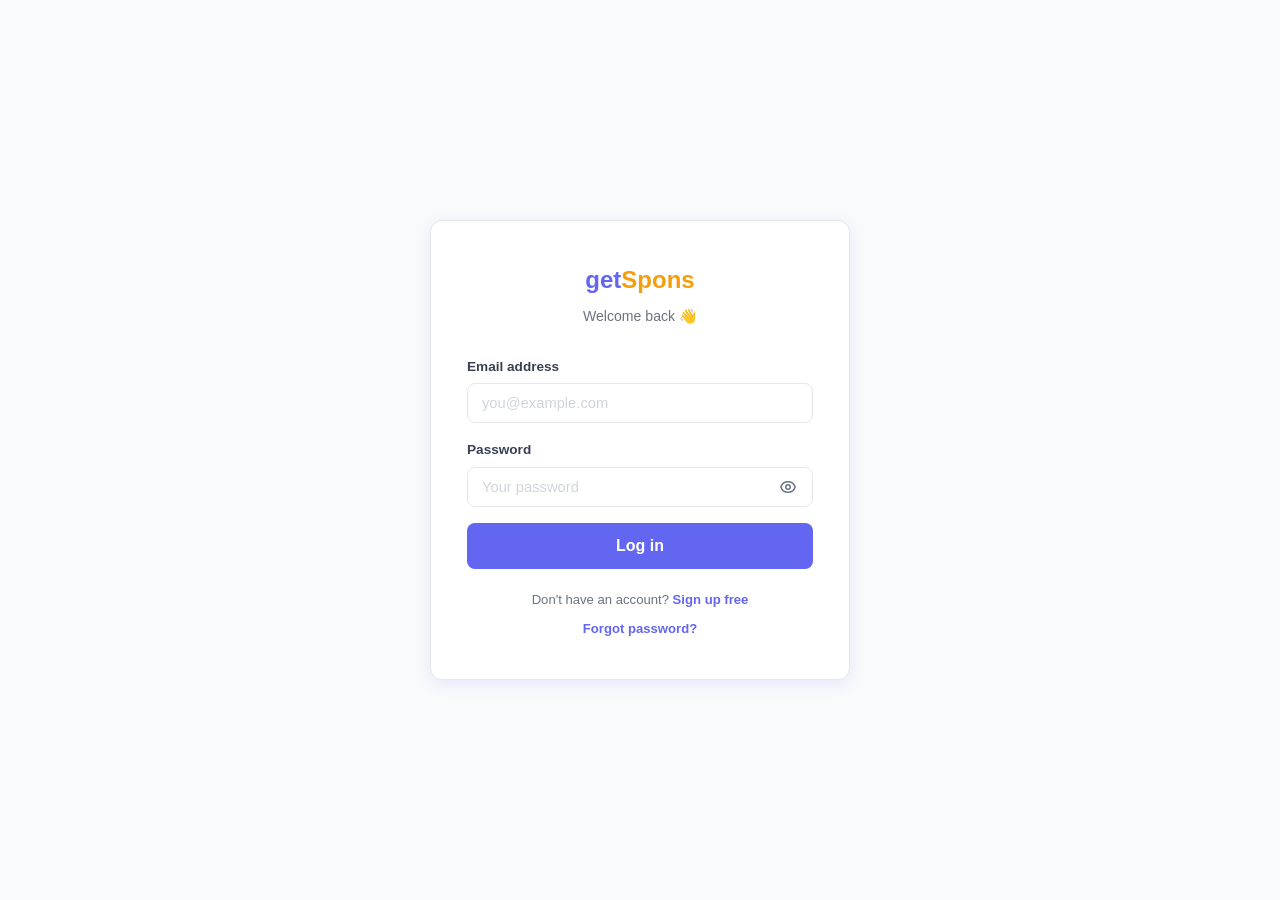
==== commit 0cbc1704: "Yuva:Brand look,Sign up pg,Forgot Password implemented" ====
--- a/frontend/brands.html
+++ b/frontend/brands.html
@@ -8,19 +8,110 @@
   <style>
     body { background: var(--gray-50); }
 
-    /* ── Filters bar ── */
-    .filters-bar {
+    /* ── Page hero banner ── */
+    .brands-hero {
+      background: linear-gradient(135deg, #6366F1 0%, #4F46E5 60%, #7C3AED 100%);
+      border-radius: var(--radius);
+      padding: 32px 32px 28px;
+      margin-bottom: 28px;
+      position: relative;
+      overflow: hidden;
+      color: #fff;
+    }
+    .brands-hero::before {
+      content: '';
+      position: absolute;
+      top: -40px; right: -40px;
+      width: 220px; height: 220px;
+      border-radius: 50%;
+      background: rgba(255,255,255,0.06);
+      pointer-events: none;
+    }
+    .brands-hero::after {
+      content: '';
+      position: absolute;
+      bottom: -60px; left: 30%;
+      width: 160px; height: 160px;
+      border-radius: 50%;
+      background: rgba(255,255,255,0.04);
+      pointer-events: none;
+    }
+    .brands-hero h1 {
+      font-size: 1.7rem;
+      font-weight: 800;
+      margin-bottom: 6px;
+      position: relative;
+    }
+    .brands-hero p {
+      font-size: 0.88rem;
+      opacity: 0.85;
+      max-width: 420px;
+      position: relative;
+    }
+    .hero-stats {
+      display: flex;
+      gap: 24px;
+      margin-top: 20px;
+      flex-wrap: wrap;
+      position: relative;
+    }
+    .hero-stat {
+      text-align: center;
+    }
+    .hero-stat-num {
+      font-family: 'Syne', sans-serif;
+      font-size: 1.4rem;
+      font-weight: 800;
+      line-height: 1;
+    }
+    .hero-stat-label {
+      font-size: 0.72rem;
+      opacity: 0.75;
+      margin-top: 2px;
+    }
+
+    /* ── Search + filter bar ── */
+    .search-filter-bar {
       display: flex;
       align-items: center;
       gap: 12px;
       flex-wrap: wrap;
-      margin-bottom: 24px;
-    }
-    .filter-label { font-size: 0.82rem; font-weight: 600; color: var(--gray-500); }
-
+      margin-bottom: 20px;
+    }
+    .search-wrap {
+      position: relative;
+      flex: 1;
+      min-width: 200px;
+    }
+    .search-icon {
+      position: absolute;
+      left: 12px;
+      top: 50%;
+      transform: translateY(-50%);
+      color: var(--gray-400);
+      pointer-events: none;
+    }
+    .search-input {
+      width: 100%;
+      padding: 10px 14px 10px 38px;
+      border: 1.5px solid var(--gray-200);
+      border-radius: var(--radius-sm);
+      background: var(--white);
+      font-size: 0.9rem;
+      color: var(--gray-900);
+      transition: border-color 0.2s, box-shadow 0.2s;
+    }
+    .search-input:focus {
+      outline: none;
+      border-color: var(--purple);
+      box-shadow: 0 0 0 3px var(--purple-light);
+    }
+    .search-input::placeholder { color: var(--gray-400); }
+
+    /* ── Niche filter pills ── */
     .niche-pills { display: flex; gap: 8px; flex-wrap: wrap; }
     .niche-pill {
-      padding: 6px 14px;
+      padding: 7px 16px;
       border-radius: 999px;
       font-size: 0.78rem;
       font-weight: 600;
@@ -29,45 +120,141 @@
       color: var(--gray-700);
       cursor: pointer;
       transition: all 0.15s;
+      white-space: nowrap;
     }
     .niche-pill:hover  { border-color: var(--purple); color: var(--purple); }
-    .niche-pill.active { background: var(--purple); border-color: var(--purple); color: #fff; }
+    .niche-pill.active { background: var(--purple); border-color: var(--purple); color: #fff; box-shadow: 0 2px 8px rgba(99,102,241,0.35); }
+
+    /* ── Results count ── */
+    .results-count {
+      font-size: 0.82rem;
+      color: var(--gray-500);
+      margin-bottom: 16px;
+    }
+    .results-count strong { color: var(--gray-900); }
 
     /* ── Brand cards grid ── */
     .brands-grid {
       display: grid;
-      grid-template-columns: repeat(auto-fill, minmax(280px, 1fr));
+      grid-template-columns: repeat(auto-fill, minmax(300px, 1fr));
       gap: 20px;
     }
 
+    /* ── Brand card ── */
     .brand-card {
       background: var(--white);
       border: 1.5px solid var(--gray-200);
       border-radius: var(--radius);
-      padding: 22px;
+      padding: 0;
       display: flex;
       flex-direction: column;
-      gap: 12px;
+      overflow: hidden;
       transition: box-shadow 0.2s, transform 0.2s, border-color 0.2s;
       cursor: pointer;
     }
-    .brand-card:hover { box-shadow: var(--shadow-md); transform: translateY(-2px); border-color: var(--purple); }
+    .brand-card:hover {
+      box-shadow: 0 8px 28px rgba(99,102,241,0.15);
+      transform: translateY(-3px);
+      border-color: var(--purple);
+    }
+
+    /* Color strip at top of card */
+    .brand-card-strip {
+      height: 5px;
+      background: linear-gradient(90deg, var(--purple) 0%, #7C3AED 100%);
+    }
+    .brand-card-strip.beauty  { background: linear-gradient(90deg, #EC4899, #F472B6); }
+    .brand-card-strip.tech    { background: linear-gradient(90deg, #3B82F6, #60A5FA); }
+    .brand-card-strip.food    { background: linear-gradient(90deg, #F59E0B, #FBBF24); }
+    .brand-card-strip.fitness { background: linear-gradient(90deg, #10B981, #34D399); }
+    .brand-card-strip.finance { background: linear-gradient(90deg, #6366F1, #818CF8); }
+    .brand-card-strip.fashion { background: linear-gradient(90deg, #8B5CF6, #A78BFA); }
+    .brand-card-strip.lifestyle { background: linear-gradient(90deg, #F97316, #FB923C); }
+
+    .brand-card-body { padding: 20px; flex: 1; display: flex; flex-direction: column; gap: 10px; }
 
     .brand-header { display: flex; align-items: flex-start; justify-content: space-between; gap: 10px; }
-    .brand-name   { font-size: 1rem; font-weight: 700; }
-    .brand-meta   { display: flex; gap: 6px; flex-wrap: wrap; margin-top: 4px; }
-
-    .brand-detail { font-size: 0.82rem; color: var(--gray-500); }
-    .brand-detail span { color: var(--gray-700); font-weight: 500; }
+
+    /* Brand logo avatar */
+    .brand-avatar {
+      width: 48px;
+      height: 48px;
+      border-radius: 10px;
+      background: var(--purple-light);
+      display: flex;
+      align-items: center;
+      justify-content: center;
+      font-family: 'Syne', sans-serif;
+      font-size: 1.1rem;
+      font-weight: 800;
+      color: var(--purple-dark);
+      flex-shrink: 0;
+      border: 1.5px solid #e0e7ff;
+    }
+
+    .brand-info { flex: 1; min-width: 0; }
+    .brand-name { font-size: 1.02rem; font-weight: 700; color: var(--gray-900); margin-bottom: 4px; white-space: nowrap; overflow: hidden; text-overflow: ellipsis; }
+
+    .brand-meta { display: flex; gap: 6px; flex-wrap: wrap; }
+
+    .brand-description {
+      font-size: 0.82rem;
+      color: var(--gray-500);
+      line-height: 1.55;
+      display: -webkit-box;
+      -webkit-line-clamp: 2;
+      -webkit-box-orient: vertical;
+      overflow: hidden;
+    }
+
+    /* Star rating */
+    .brand-rating {
+      display: flex;
+      align-items: center;
+      gap: 4px;
+      font-size: 0.78rem;
+      color: var(--gray-500);
+    }
+    .stars { color: #F59E0B; font-size: 0.85rem; letter-spacing: 1px; }
+
+    .brand-details-row {
+      display: flex;
+      gap: 16px;
+      flex-wrap: wrap;
+    }
+    .brand-detail-item {
+      font-size: 0.78rem;
+      color: var(--gray-500);
+    }
+    .brand-detail-item span { color: var(--gray-700); font-weight: 600; }
 
     .brand-website {
       font-size: 0.78rem;
       color: var(--purple);
       font-weight: 500;
+      white-space: nowrap;
+      overflow: hidden;
+      text-overflow: ellipsis;
     }
     .brand-website:hover { text-decoration: underline; }
 
-    .card-btn-row { display: flex; gap: 8px; margin-top: auto; }
+    .card-btn-row {
+      display: flex;
+      gap: 8px;
+      margin-top: auto;
+      padding-top: 8px;
+      border-top: 1px solid var(--gray-100);
+    }
+    .card-btn-row .btn { flex: 1; font-size: 0.78rem; }
+
+    /* ── Skeleton loader ── */
+    .skeleton {
+      background: linear-gradient(90deg, var(--gray-100) 25%, var(--gray-200) 50%, var(--gray-100) 75%);
+      background-size: 200% 100%;
+      animation: shimmer 1.4s infinite;
+      border-radius: 4px;
+    }
+    @keyframes shimmer { to { background-position: -200% 0; } }
 
     /* ── Brand Detail Modal ── */
     .brand-detail-section { margin-bottom: 14px; }
@@ -88,7 +275,7 @@
       margin-bottom: 16px;
     }
 
-    /* ── Pitch Modal ── */
+    /* ── Pitch modal ── */
     .pitch-modal-header { margin-bottom: 16px; }
     .pitch-brand-name   { font-size: 1.2rem; font-weight: 800; margin-bottom: 4px; }
     .pitch-brand-sub    { font-size: 0.82rem; color: var(--gray-500); }
@@ -101,7 +288,6 @@
     }
     .pitch-subject-label { font-size: 0.7rem; font-weight: 700; color: var(--purple); text-transform: uppercase; letter-spacing: 0.05em; margin-bottom: 6px; }
 
-    /* Editable pitch fields */
     .pitch-edit-input {
       width: 100%;
       padding: 8px 10px;
@@ -135,15 +321,27 @@
 
     .pitch-actions { display: flex; gap: 10px; flex-wrap: wrap; margin-top: 14px; }
 
-    /* ── Status select (in modal) ── */
-    .status-select { font-size: 0.82rem; border: 1.5px solid var(--gray-200); border-radius: var(--radius-sm); padding: 6px 10px; }
+    /* ── Responsive ── */
+    @media (max-width: 768px) {
+      .brands-hero { padding: 22px 18px 18px; }
+      .brands-hero h1 { font-size: 1.3rem; }
+      .hero-stats { gap: 16px; }
+      .brands-grid { grid-template-columns: 1fr; }
+      .brand-info-grid { grid-template-columns: 1fr; }
+      .search-filter-bar { flex-direction: column; align-items: stretch; }
+      .search-wrap { min-width: 0; }
+    }
+
+    @media (max-width: 480px) {
+      .card-btn-row { flex-direction: column; }
+    }
   </style>
 </head>
 <body class="has-mobile-nav">
 
   <div class="page-wrapper">
 
-    <!-- Sidebar -->
+    <!-- ── Sidebar ── -->
     <aside class="sidebar">
       <div class="sidebar-logo">get<span>Spons</span></div>
       <nav class="sidebar-nav">
@@ -157,36 +355,108 @@
       </div>
     </aside>
 
-    <!-- Main -->
+    <!-- ── Main content ── -->
     <main class="main-content">
-      <h1 class="page-title">Find Brands</h1>
-      <p class="page-subtitle">30+ Indian D2C brands looking for micro-creators. Click a card to view details, then generate your AI pitch.</p>
-
-      <!-- Filters -->
-      <div class="filters-bar">
-        <span class="filter-label">Filter by niche:</span>
-        <div class="niche-pills" id="nichePills">
-          <button class="niche-pill active" data-niche="">All</button>
-          <button class="niche-pill" data-niche="Beauty">Beauty</button>
-          <button class="niche-pill" data-niche="Tech">Tech</button>
-          <button class="niche-pill" data-niche="Food">Food</button>
-          <button class="niche-pill" data-niche="Fitness">Fitness</button>
-          <button class="niche-pill" data-niche="Finance">Finance</button>
-          <button class="niche-pill" data-niche="Fashion">Fashion</button>
-          <button class="niche-pill" data-niche="Lifestyle">Lifestyle</button>
+
+      <!-- Hero banner with stats -->
+      <div class="brands-hero">
+        <h1>Find Your Perfect Brand Deal</h1>
+        <p>Browse 30+ Indian D2C brands actively looking for micro-creators like you.</p>
+        <div class="hero-stats">
+          <div class="hero-stat">
+            <div class="hero-stat-num">30+</div>
+            <div class="hero-stat-label">Active Brands</div>
+          </div>
+          <div class="hero-stat">
+            <div class="hero-stat-num">₹5K–₹50K</div>
+            <div class="hero-stat-label">Avg. Budget</div>
+          </div>
+          <div class="hero-stat">
+            <div class="hero-stat-num">7</div>
+            <div class="hero-stat-label">Categories</div>
+          </div>
         </div>
       </div>
 
+      <!-- Search bar -->
+      <div class="search-filter-bar">
+        <div class="search-wrap">
+          <svg class="search-icon" width="16" height="16" fill="none" viewBox="0 0 24 24" stroke="currentColor">
+            <path stroke-linecap="round" stroke-linejoin="round" stroke-width="2"
+              d="M21 21l-4.35-4.35M17 11A6 6 0 1 1 5 11a6 6 0 0 1 12 0z"/>
+          </svg>
+          <input class="search-input" type="search" id="searchInput" placeholder="Search brands by name or niche…" />
+        </div>
+      </div>
+
+      <!-- Niche filter pills -->
+      <div class="niche-pills" id="nichePills" style="margin-bottom:20px">
+        <button class="niche-pill active" data-niche="">All</button>
+        <button class="niche-pill" data-niche="Beauty">💄 Beauty</button>
+        <button class="niche-pill" data-niche="Tech">💻 Tech</button>
+        <button class="niche-pill" data-niche="Food">🍕 Food</button>
+        <button class="niche-pill" data-niche="Fitness">💪 Fitness</button>
+        <button class="niche-pill" data-niche="Finance">💰 Finance</button>
+        <button class="niche-pill" data-niche="Fashion">👗 Fashion</button>
+        <button class="niche-pill" data-niche="Lifestyle">✨ Lifestyle</button>
+      </div>
+
+      <!-- Results count -->
+      <p class="results-count" id="resultsCount"></p>
+
       <!-- Alert -->
       <div class="alert" id="alertBox" style="margin-bottom:16px"></div>
 
       <!-- Brands grid -->
       <div id="brandsGrid" class="brands-grid">
-        <!-- Loading skeletons -->
-        <div class="brand-card"><div class="skeleton" style="height:20px;width:60%;margin-bottom:12px"></div><div class="skeleton" style="height:14px;width:40%;margin-bottom:8px"></div><div class="skeleton" style="height:36px;margin-top:auto"></div></div>
-        <div class="brand-card"><div class="skeleton" style="height:20px;width:60%;margin-bottom:12px"></div><div class="skeleton" style="height:14px;width:40%;margin-bottom:8px"></div><div class="skeleton" style="height:36px;margin-top:auto"></div></div>
-        <div class="brand-card"><div class="skeleton" style="height:20px;width:60%;margin-bottom:12px"></div><div class="skeleton" style="height:14px;width:40%;margin-bottom:8px"></div><div class="skeleton" style="height:36px;margin-top:auto"></div></div>
+        <!-- Skeletons shown while loading -->
+        <div class="brand-card">
+          <div class="brand-card-strip"></div>
+          <div class="brand-card-body">
+            <div style="display:flex;gap:12px;align-items:flex-start">
+              <div class="skeleton" style="width:48px;height:48px;border-radius:10px;flex-shrink:0"></div>
+              <div style="flex:1">
+                <div class="skeleton" style="height:16px;width:60%;margin-bottom:8px"></div>
+                <div class="skeleton" style="height:12px;width:40%"></div>
+              </div>
+            </div>
+            <div class="skeleton" style="height:12px;width:100%;margin-top:4px"></div>
+            <div class="skeleton" style="height:12px;width:80%"></div>
+            <div class="skeleton" style="height:34px;margin-top:8px"></div>
+          </div>
+        </div>
+        <div class="brand-card">
+          <div class="brand-card-strip"></div>
+          <div class="brand-card-body">
+            <div style="display:flex;gap:12px;align-items:flex-start">
+              <div class="skeleton" style="width:48px;height:48px;border-radius:10px;flex-shrink:0"></div>
+              <div style="flex:1">
+                <div class="skeleton" style="height:16px;width:60%;margin-bottom:8px"></div>
+                <div class="skeleton" style="height:12px;width:40%"></div>
+              </div>
+            </div>
+            <div class="skeleton" style="height:12px;width:100%;margin-top:4px"></div>
+            <div class="skeleton" style="height:12px;width:80%"></div>
+            <div class="skeleton" style="height:34px;margin-top:8px"></div>
+          </div>
+        </div>
+        <div class="brand-card">
+          <div class="brand-card-strip"></div>
+          <div class="brand-card-body">
+            <div style="display:flex;gap:12px;align-items:flex-start">
+              <div class="skeleton" style="width:48px;height:48px;border-radius:10px;flex-shrink:0"></div>
+              <div style="flex:1">
+                <div class="skeleton" style="height:16px;width:60%;margin-bottom:8px"></div>
+                <div class="skeleton" style="height:12px;width:40%"></div>
+              </div>
+            </div>
+            <div class="skeleton" style="height:12px;width:100%;margin-top:4px"></div>
+            <div class="skeleton" style="height:12px;width:80%"></div>
+            <div class="skeleton" style="height:34px;margin-top:8px"></div>
+          </div>
+        </div>
       </div>
+
     </main>
   </div>
 
@@ -211,13 +481,11 @@
         <div class="pitch-brand-sub" id="modalBrandSub"></div>
       </div>
 
-      <!-- Loading state -->
       <div id="pitchLoading" style="text-align:center;padding:40px 0">
         <span class="spinner spinner-purple" style="width:32px;height:32px;border-width:3px"></span>
         <p style="margin-top:12px;font-size:0.88rem;color:var(--gray-500)">AI is writing your pitch…</p>
       </div>
 
-      <!-- Pitch content (hidden until loaded) -->
       <div id="pitchContent" style="display:none">
         <div class="pitch-subject-box">
           <div class="pitch-subject-label">Subject Line</div>
@@ -232,7 +500,6 @@
         </div>
       </div>
 
-      <!-- Error state -->
       <div id="pitchError" style="display:none;text-align:center;padding:24px 0;color:var(--red)"></div>
     </div>
   </div>
@@ -251,95 +518,187 @@
     if (!getToken()) window.location.href = 'login.html';
     document.getElementById('logoutBtn')?.addEventListener('click', () => API.logout());
 
-    let currentNiche  = '';
-    let currentPitchId = null;
+    /* ── State ─────────────────────────────────────────────────────── */
+    let allBrands        = [];     // full dataset from API
+    let currentNiche     = '';
+    let currentSearch    = '';
+    let currentPitchId   = null;
     let currentContactEmail = '';
 
-    // ── Helpers ───────────────────────────────────────────────────────
+    /* ── Niche → CSS class mapping ─────────────────────────────────── */
+    const nicheClass = {
+      Beauty: 'beauty', Tech: 'tech', Food: 'food',
+      Fitness: 'fitness', Finance: 'finance', Fashion: 'fashion', Lifestyle: 'lifestyle',
+    };
+
+    /* ── Helpers ────────────────────────────────────────────────────── */
     function fmtFollowers(n) {
       if (!n) return '—';
-      if (n >= 1e6) return (n/1e6).toFixed(1) + 'M+';
-      if (n >= 1000) return (n/1000).toFixed(0) + 'K+';
+      if (n >= 1e6) return (n / 1e6).toFixed(1) + 'M+';
+      if (n >= 1000) return (n / 1000).toFixed(0) + 'K+';
       return n.toLocaleString();
     }
 
     function escHtml(str) {
-      return String(str || '').replace(/&/g,'&amp;').replace(/</g,'&lt;').replace(/>/g,'&gt;').replace(/"/g,'&quot;');
-    }
-
-    // ── Render brands ─────────────────────────────────────────────────
+      return String(str || '')
+        .replace(/&/g,'&amp;').replace(/</g,'&lt;')
+        .replace(/>/g,'&gt;').replace(/"/g,'&quot;');
+    }
+
+    // Generate a deterministic star rating from brand id (1–5 scale, biased toward 4–5)
+    function fakeRating(id) {
+      const hash = [...(id || 'x')].reduce((a,c) => a + c.charCodeAt(0), 0);
+      return (3.5 + (hash % 15) / 10).toFixed(1);
+    }
+
+    function renderStars(rating) {
+      const full  = Math.floor(rating);
+      const half  = rating - full >= 0.5 ? 1 : 0;
+      const empty = 5 - full - half;
+      return '★'.repeat(full) + (half ? '½' : '') + '☆'.repeat(empty);
+    }
+
+    // Get initials avatar text from brand name
+    function getInitials(name) {
+      return (name || '?').split(' ').map(w => w[0]).join('').slice(0, 2).toUpperCase();
+    }
+
+    /* ── Render brands into grid ────────────────────────────────────── */
     function renderBrands(brands) {
       const grid = document.getElementById('brandsGrid');
+      const countEl = document.getElementById('resultsCount');
+
       if (!brands.length) {
+        countEl.textContent = '';
         grid.innerHTML = `
           <div class="empty-state" style="grid-column:1/-1">
-            <div class="empty-icon">🏪</div>
-            <p>No brands found for this filter. Try a different niche.</p>
+            <div class="empty-icon">🔍</div>
+            <p>No brands found. Try a different filter or search term.</p>
           </div>`;
         return;
       }
 
-      grid.innerHTML = brands.map(b => `
-        <div class="brand-card" onclick="openBrandModal('${b.id}')">
-          <div class="brand-header">
-            <div>
-              <div class="brand-name">${escHtml(b.name)}</div>
-              <div class="brand-meta">
-                <span class="badge badge-purple">${escHtml(b.niche)}</span>
-                ${b.country ? `<span class="badge badge-gray">${escHtml(b.country)}</span>` : ''}
+      countEl.innerHTML = `Showing <strong>${brands.length}</strong> brand${brands.length !== 1 ? 's' : ''}`;
+
+      grid.innerHTML = brands.map(b => {
+        const rating    = fakeRating(b.id);
+        const stripCls  = nicheClass[b.niche] || '';
+        const initials  = getInitials(b.name);
+        const desc      = b.description || `${b.niche || 'D2C'} brand based in India, looking for creator collaborations.`;
+
+        return `
+        <div class="brand-card" onclick="openBrandModal('${escHtml(b.id)}')">
+          <div class="brand-card-strip ${stripCls}"></div>
+          <div class="brand-card-body">
+
+            <div class="brand-header">
+              <div class="brand-avatar">${initials}</div>
+              <div class="brand-info">
+                <div class="brand-name" title="${escHtml(b.name)}">${escHtml(b.name)}</div>
+                <div class="brand-meta">
+                  <span class="badge badge-purple">${escHtml(b.niche || '—')}</span>
+                  ${b.country ? `<span class="badge badge-gray">${escHtml(b.country)}</span>` : ''}
+                </div>
               </div>
             </div>
+
+            <p class="brand-description">${escHtml(desc)}</p>
+
+            <div class="brand-rating">
+              <span class="stars">${renderStars(parseFloat(rating))}</span>
+              <span>${rating}</span>
+            </div>
+
+            <div class="brand-details-row">
+              <div class="brand-detail-item">
+                Min. followers: <span>${fmtFollowers(b.min_followers)}</span>
+              </div>
+              ${b.campaign_budget_max ? `<div class="brand-detail-item">Budget: <span>₹${(b.campaign_budget_max/1000).toFixed(0)}K</span></div>` : ''}
+            </div>
+
+            ${b.website ? `<a class="brand-website" href="${escHtml(b.website)}" target="_blank" rel="noopener" onclick="event.stopPropagation()">🔗 ${b.website.replace(/https?:\/\/(www\.)?/,'')}</a>` : ''}
+
+            <div class="card-btn-row">
+              <button
+                class="btn btn-gold btn-sm"
+                onclick="event.stopPropagation(); openPitchModal('${escHtml(b.id)}','${escHtml(b.name).replace(/'/g,"\\'")}','${escHtml(b.niche||'')}','${escHtml(b.contact_email||'')}')"
+              >✨ Generate AI Pitch</button>
+              <button class="btn btn-ghost btn-sm" onclick="event.stopPropagation(); openBrandModal('${escHtml(b.id)}')">View Details</button>
+            </div>
           </div>
-
-          <div class="brand-detail">
-            Min. followers: <span>${fmtFollowers(b.min_followers)}</span>
-            ${b.max_followers ? ` — <span>${fmtFollowers(b.max_followers)}</span>` : ''}
-          </div>
-
-          ${b.website ? `<a class="brand-website" href="${escHtml(b.website)}" target="_blank" rel="noopener" onclick="event.stopPropagation()">🔗 ${b.website.replace(/https?:\/\/(www\.)?/, '')}</a>` : ''}
-
-          <div class="card-btn-row">
-            <button
-              class="btn btn-gold btn-sm"
-              onclick="event.stopPropagation(); openPitchModal('${b.id}', '${escHtml(b.name).replace(/'/g,"\\'")}', '${escHtml(b.niche||'')}', '${escHtml(b.contact_email||'')}')"
-            >
-              ✨ Generate AI Pitch
-            </button>
-            <button class="btn btn-ghost btn-sm" onclick="event.stopPropagation(); openBrandModal('${b.id}')">View Details</button>
-          </div>
-        </div>
-      `).join('');
-    }
-
-    // ── Load brands ───────────────────────────────────────────────────
-    async function loadBrands(niche = '') {
+        </div>`;
+      }).join('');
+    }
+
+    /* ── Client-side filtering (search + niche) ─────────────────────── */
+    function applyFilters() {
+      let filtered = allBrands;
+      if (currentNiche) {
+        filtered = filtered.filter(b => b.niche === currentNiche);
+      }
+      if (currentSearch.trim()) {
+        const q = currentSearch.toLowerCase();
+        filtered = filtered.filter(b =>
+          (b.name || '').toLowerCase().includes(q) ||
+          (b.niche || '').toLowerCase().includes(q) ||
+          (b.description || '').toLowerCase().includes(q)
+        );
+      }
+      renderBrands(filtered);
+    }
+
+    /* ── Load brands from API ───────────────────────────────────────── */
+    async function loadBrands() {
       const grid = document.getElementById('brandsGrid');
+      // Show skeleton cards
       grid.innerHTML = [1,2,3,4,5,6].map(() => `
         <div class="brand-card">
-          <div class="skeleton" style="height:20px;width:60%;margin-bottom:12px"></div>
-          <div class="skeleton" style="height:14px;width:40%;margin-bottom:8px"></div>
-          <div class="skeleton" style="height:36px;margin-top:auto"></div>
+          <div class="brand-card-strip"></div>
+          <div class="brand-card-body">
+            <div style="display:flex;gap:12px;align-items:flex-start">
+              <div class="skeleton" style="width:48px;height:48px;border-radius:10px;flex-shrink:0"></div>
+              <div style="flex:1">
+                <div class="skeleton" style="height:16px;width:60%;margin-bottom:8px"></div>
+                <div class="skeleton" style="height:12px;width:40%"></div>
+              </div>
+            </div>
+            <div class="skeleton" style="height:12px;width:100%;margin-top:8px"></div>
+            <div class="skeleton" style="height:12px;width:80%"></div>
+            <div class="skeleton" style="height:34px;margin-top:12px"></div>
+          </div>
         </div>`).join('');
 
       try {
-        const brands = await API.getBrands(niche ? { niche } : {});
-        renderBrands(brands);
+        // Fetch all brands; client-side filtering applied after
+        allBrands = await API.getBrands({});
+        applyFilters();
       } catch (err) {
         grid.innerHTML = `<div class="empty-state" style="grid-column:1/-1"><div class="empty-icon">⚠️</div><p>${escHtml(err.message)}</p></div>`;
       }
     }
 
-    // ── Niche filter clicks ───────────────────────────────────────────
+    /* ── Niche pill filter ──────────────────────────────────────────── */
     document.getElementById('nichePills').addEventListener('click', (e) => {
       const pill = e.target.closest('.niche-pill');
       if (!pill) return;
       document.querySelectorAll('.niche-pill').forEach(p => p.classList.remove('active'));
       pill.classList.add('active');
       currentNiche = pill.dataset.niche;
-      loadBrands(currentNiche);
+      applyFilters();
     });
 
-    // ── Brand Detail Modal ────────────────────────────────────────────
+    /* ── Search input ───────────────────────────────────────────────── */
+    let searchTimeout;
+    document.getElementById('searchInput').addEventListener('input', (e) => {
+      clearTimeout(searchTimeout);
+      // Debounce search by 250ms
+      searchTimeout = setTimeout(() => {
+        currentSearch = e.target.value;
+        applyFilters();
+      }, 250);
+    });
+
+    /* ── Brand Detail Modal ─────────────────────────────────────────── */
     window.openBrandModal = async function(brandId) {
       const modal   = document.getElementById('brandModal');
       const content = document.getElementById('brandModalContent');
@@ -350,15 +709,21 @@
         <div class="skeleton" style="height:14px;width:80%"></div>`;
 
       try {
-        // GET /api/brands/{brand_id}
         const b = await API.getBrand(brandId);
+        const rating   = fakeRating(b.id);
+        const initials = getInitials(b.name);
+        const stripCls = nicheClass[b.niche] || '';
 
         content.innerHTML = `
-          <div style="margin-bottom:20px">
-            <h2 style="font-size:1.3rem;font-weight:800;margin-bottom:4px">${escHtml(b.name)}</h2>
-            <div style="display:flex;gap:8px;flex-wrap:wrap">
-              <span class="badge badge-purple">${escHtml(b.niche || '')}</span>
-              ${b.country ? `<span class="badge badge-gray">${escHtml(b.country)}</span>` : ''}
+          <div style="display:flex;align-items:flex-start;gap:14px;margin-bottom:20px">
+            <div class="brand-avatar" style="width:56px;height:56px;font-size:1.2rem">${initials}</div>
+            <div style="flex:1">
+              <h2 style="font-size:1.3rem;font-weight:800;margin-bottom:4px">${escHtml(b.name)}</h2>
+              <div style="display:flex;gap:8px;flex-wrap:wrap;align-items:center">
+                <span class="badge badge-purple">${escHtml(b.niche || '')}</span>
+                ${b.country ? `<span class="badge badge-gray">${escHtml(b.country)}</span>` : ''}
+                <span style="font-size:0.78rem;color:#F59E0B">${renderStars(parseFloat(rating))} ${rating}</span>
+              </div>
             </div>
           </div>
 
@@ -369,13 +734,13 @@
           </div>` : ''}
 
           <div class="brand-info-grid">
-            ${b.budget_min || b.budget_max ? `
+            ${b.campaign_budget_min || b.campaign_budget_max ? `
             <div>
               <div class="brand-detail-label">Budget Range</div>
               <div class="brand-detail-value" style="font-weight:600;color:var(--purple)">
-                ${b.budget_min ? '₹' + b.budget_min.toLocaleString() : ''}
-                ${b.budget_min && b.budget_max ? ' – ' : ''}
-                ${b.budget_max ? '₹' + b.budget_max.toLocaleString() : ''}
+                ${b.campaign_budget_min ? '₹' + b.campaign_budget_min.toLocaleString() : ''}
+                ${b.campaign_budget_min && b.campaign_budget_max ? ' – ' : ''}
+                ${b.campaign_budget_max ? '₹' + b.campaign_budget_max.toLocaleString() : ''}
               </div>
             </div>` : ''}
 
@@ -394,7 +759,7 @@
             ${b.youtube_handle ? `
             <div>
               <div class="brand-detail-label">YouTube</div>
-              <div class="brand-detail-value"><a href="https://youtube.com/@${b.youtube_handle.replace('@','')}" target="_blank" style="color:var(--red)">@${escHtml(b.youtube_handle.replace('@',''))}</a></div>
+              <div class="brand-detail-value"><a href="https://youtube.com/@${b.youtube_handle.replace('@','')}" target="_blank" style="color:#EF4444">@${escHtml(b.youtube_handle.replace('@',''))}</a></div>
             </div>` : ''}
 
             ${b.contact_email ? `
@@ -414,7 +779,7 @@
           <div class="brand-detail-section">
             <div class="brand-detail-label">Content Types</div>
             <div style="display:flex;gap:6px;flex-wrap:wrap;margin-top:4px">
-              ${(b.content_types).map(ct => `<span class="badge badge-gray">${escHtml(ct)}</span>`).join('')}
+              ${b.content_types.map(ct => `<span class="badge badge-gray">${escHtml(ct)}</span>`).join('')}
             </div>
           </div>` : ''}
 
@@ -429,12 +794,10 @@
             class="btn btn-gold btn-full"
             onclick="
               document.getElementById('brandModal').classList.remove('open');
-              openPitchModal('${b.id}', '${escHtml(b.name).replace(/'/g,"\\'")}', '${escHtml(b.niche||'')}', '${escHtml(b.contact_email||'')}')
+              openPitchModal('${escHtml(b.id)}','${escHtml(b.name).replace(/'/g,"\\'")}','${escHtml(b.niche||'')}','${escHtml(b.contact_email||'')}')
             "
-          >
-            ✨ Generate AI Pitch for ${escHtml(b.name)}
-          </button>
-        `;
+          >✨ Generate AI Pitch for ${escHtml(b.name)}</button>`;
+
       } catch (err) {
         content.innerHTML = `<div class="empty-state"><div class="empty-icon">⚠️</div><p>${escHtml(err.message || 'Could not load brand details.')}</p></div>`;
       }
@@ -448,58 +811,52 @@
         document.getElementById('brandModal').classList.remove('open');
     });
 
-    // ── Pitch Modal ───────────────────────────────────────────────────
+    /* ── Pitch Modal ────────────────────────────────────────────────── */
     window.openPitchModal = async function(brandId, brandName, brandNiche, contactEmail) {
       currentContactEmail = contactEmail;
       document.getElementById('pitchModal').classList.add('open');
       document.getElementById('modalBrandName').textContent = brandName;
-      document.getElementById('modalBrandSub').textContent = brandNiche;
+      document.getElementById('modalBrandSub').textContent  = brandNiche;
       document.getElementById('pitchLoading').style.display = 'block';
       document.getElementById('pitchContent').style.display = 'none';
-      document.getElementById('pitchError').style.display = 'none';
+      document.getElementById('pitchError').style.display   = 'none';
       currentPitchId = null;
 
-      // Show loading on the generate button if called from card
       try {
         const pitch = await API.generatePitch(brandId);
-
         currentPitchId = pitch.id;
 
         document.getElementById('pitchSubjectEdit').value = pitch.subject || '';
         document.getElementById('pitchBodyEdit').value    = pitch.body    || '';
 
-        // Build Gmail link
         updateGmailLink(pitch.subject, pitch.body, contactEmail);
-        if (!contactEmail) document.getElementById('emailDirectBtn').style.display = 'none';
-        else               document.getElementById('emailDirectBtn').style.display = '';
-
+        document.getElementById('emailDirectBtn').style.display = contactEmail ? '' : 'none';
         document.getElementById('pitchLoading').style.display = 'none';
         document.getElementById('pitchContent').style.display = 'block';
 
       } catch (err) {
         document.getElementById('pitchLoading').style.display = 'none';
-        document.getElementById('pitchError').style.display = 'block';
-        document.getElementById('pitchError').textContent = err.message.includes('profile')
+        document.getElementById('pitchError').style.display   = 'block';
+        document.getElementById('pitchError').textContent     = err.message.includes('profile')
           ? '⚠️ Please complete your profile before generating a pitch.'
           : `⚠️ ${err.message}`;
       }
     };
 
     function updateGmailLink(subject, body, email) {
-      const gmailUrl = `https://mail.google.com/mail/?view=cm&fs=1&to=${encodeURIComponent(email)}&su=${encodeURIComponent(subject)}&body=${encodeURIComponent(body)}`;
-      document.getElementById('emailDirectBtn').href = gmailUrl;
-    }
-
-    // Close pitch modal
+      const url = `https://mail.google.com/mail/?view=cm&fs=1&to=${encodeURIComponent(email)}&su=${encodeURIComponent(subject)}&body=${encodeURIComponent(body)}`;
+      document.getElementById('emailDirectBtn').href = url;
+    }
+
     document.getElementById('modalClose').addEventListener('click', () => {
       document.getElementById('pitchModal').classList.remove('open');
     });
-    document.getElementById('pitchModal').addEventListener('click', (e) => {
+    document.getElementById('pitchModal').addEventListener('click', e => {
       if (e.target === document.getElementById('pitchModal'))
         document.getElementById('pitchModal').classList.remove('open');
     });
 
-    // Save pitch changes
+    /* ── Save pitch ─────────────────────────────────────────────────── */
     document.getElementById('savePitchBtn').addEventListener('click', async () => {
       if (!currentPitchId) return;
       const btn = document.getElementById('savePitchBtn');
@@ -512,42 +869,36 @@
       try {
         await API.updatePitchContent(currentPitchId, subject, body);
         updateGmailLink(subject, body, currentContactEmail);
-        const alert = document.getElementById('pitchSaveAlert');
-        alert.textContent = '✅ Pitch saved!';
-        alert.className = 'alert alert-success show';
-        setTimeout(() => alert.classList.remove('show'), 3000);
+        const a = document.getElementById('pitchSaveAlert');
+        a.textContent = '✅ Pitch saved!';
+        a.className = 'alert alert-success show';
+        setTimeout(() => a.classList.remove('show'), 3000);
       } catch (err) {
-        const alert = document.getElementById('pitchSaveAlert');
-        alert.textContent = err.message || 'Could not save.';
-        alert.className = 'alert alert-error show';
+        const a = document.getElementById('pitchSaveAlert');
+        a.textContent = err.message || 'Could not save.';
+        a.className = 'alert alert-error show';
       } finally {
         btn.disabled = false;
         btn.innerHTML = '💾 Save Changes';
       }
     });
 
-    // Copy pitch to clipboard
+    /* ── Copy pitch ─────────────────────────────────────────────────── */
     document.getElementById('copyPitchBtn').addEventListener('click', async () => {
       const subject = document.getElementById('pitchSubjectEdit').value;
       const body    = document.getElementById('pitchBodyEdit').value;
-      const full    = `Subject: ${subject}\n\n${body}`;
-
       try {
-        await navigator.clipboard.writeText(full);
+        await navigator.clipboard.writeText(`Subject: ${subject}\n\n${body}`);
         const btn = document.getElementById('copyPitchBtn');
         btn.textContent = '✅ Copied!';
         setTimeout(() => btn.textContent = '📋 Copy Email', 2000);
-
-        // Mark as sent in background
-        if (currentPitchId) {
-          await API.updatePitchStatus(currentPitchId, 'sent').catch(() => {});
-        }
+        if (currentPitchId) await API.updatePitchStatus(currentPitchId, 'sent').catch(() => {});
       } catch (_) {
         alert('Could not copy. Please select and copy the text manually.');
       }
     });
 
-    // ── Init ──────────────────────────────────────────────────────────
+    /* ── Init ───────────────────────────────────────────────────────── */
     loadBrands();
   </script>
 </body>
--- a/frontend/css/shared.css
+++ b/frontend/css/shared.css
@@ -293,3 +293,58 @@
 @media (min-width: 769px) {
   .mobile-nav { display: none; }
 }
+
+/* ─── Password input wrapper (auth pages) ────────────────────────────── */
+.input-password-wrap { position: relative; }
+.input-password-wrap .form-input { padding-right: 44px; }
+
+/* ─── Skeleton loader (shared) ───────────────────────────────────────── */
+.skeleton {
+  background: linear-gradient(90deg, var(--gray-100) 25%, var(--gray-200) 50%, var(--gray-100) 75%);
+  background-size: 200% 100%;
+  animation: shimmer 1.4s infinite;
+  border-radius: 4px;
+  display: block;
+}
+@keyframes shimmer { to { background-position: -200% 0; } }
+
+/* ─── Additional mobile responsive fixes ────────────────────────────── */
+
+/* Ensure page wrapper handles small screens */
+@media (max-width: 768px) {
+  .page-wrapper { flex-direction: column; }
+  .main-content { padding: 16px; padding-bottom: 80px; }
+  .page-title { font-size: 1.3rem; }
+  .page-subtitle { font-size: 0.82rem; margin-bottom: 20px; }
+
+  /* Modal sizing on mobile */
+  .modal { padding: 20px 16px; max-height: 85vh; }
+  .modal-backdrop { padding: 8px; align-items: flex-end; }
+
+  /* Card grids collapse to single column */
+  .brands-grid { grid-template-columns: 1fr !important; }
+}
+
+@media (max-width: 480px) {
+  body { font-size: 0.9rem; }
+  .btn-lg { padding: 12px 20px; font-size: 0.9rem; }
+  .auth-card { padding: 24px 16px; margin: 8px; }
+
+  /* Stack button rows on very small screens */
+  .card-btn-row { flex-direction: column; }
+
+  /* Pills wrap and shrink */
+  .niche-pills { gap: 6px; }
+  .niche-pill { padding: 5px 12px; font-size: 0.74rem; }
+}
+
+/* Medium screens — tablet */
+@media (min-width: 769px) and (max-width: 1024px) {
+  .sidebar { width: 200px; }
+  .main-content { padding: 24px 20px; }
+}
+
+/* Large screens */
+@media (min-width: 1280px) {
+  .main-content { padding: 36px 40px; }
+}
